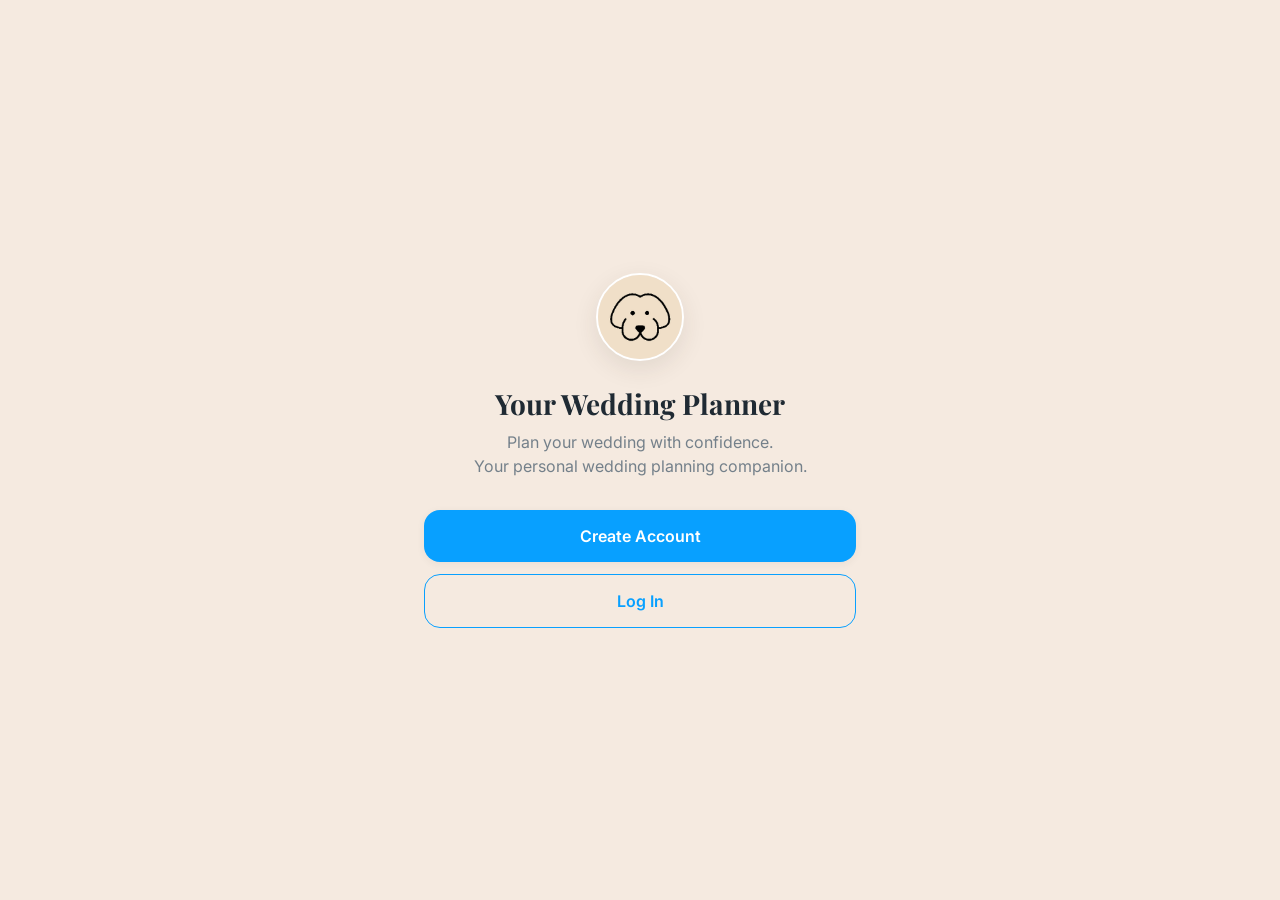
==== budget.html @ 71c23432 "Add files via upload" ====
<!DOCTYPE html>
<html lang="en">
<head>
  <meta charset="UTF-8" />
  <meta name="viewport" content="width=device-width, initial-scale=1, viewport-fit=cover" />
  <title>Budget · Your Wedding Planner</title>
  <link rel="manifest" href="manifest.json" />
  <meta name="theme-color" content="#08A0FF" />
  <link href="https://fonts.googleapis.com/css2?family=Playfair+Display:wght@700&family=Inter:wght@400;500;600;700&display=swap" rel="stylesheet">
  <link rel="stylesheet" href="css/styles.css" />
</head>
<body>
  <div class="app-shell">
    <div class="topbar">
      <div class="topbar-title">Budget</div>
      <div style="width:36px;"></div>
    </div>

    <div class="scroll-content">
      <div class="card" style="text-align:center;">
        <div class="card-title">Total Spent</div>
        <div style="font-family: var(--font-heading); font-size: 32px;" id="totalLine">£0 / £0</div>
        <div class="progress-track" style="margin-top:12px;"><div class="progress-fill" id="budgetFill"></div></div>
        <div style="font-size:13px; color:var(--color-text-muted); margin-top:6px;" id="remainingLine"></div>
      </div>

      <div class="card">
        <div class="card-title">Adjust Total Budget</div>
        <div class="field" style="margin-bottom:8px;">
          <input type="number" id="budgetInput" style="width:100%; padding:14px; border-radius:12px; border:1.5px solid var(--color-border); font-size:16px;" />
        </div>
        <button class="btn btn-secondary" onclick="updateBudget()">Save</button>
      </div>

      <div class="card">
        <div class="card-title">Spending Breakdown</div>
        <div id="breakdownList"></div>
      </div>
    </div>
  </div>

  <script src="js/app.js"></script>
  <script>
    WeddingApp.requireAccount();
    WeddingApp.requireOnboarding();
    let state = WeddingApp.getState();

    function render() {
      state = WeddingApp.getState();
      document.getElementById('totalLine').textContent = `${WeddingApp.formatCurrency(state.budget.spent)} / ${WeddingApp.formatCurrency(state.budget.total)}`;
      document.getElementById('budgetFill').style.width = Math.min(100, Math.round((state.budget.spent / state.budget.total) * 100)) + '%';
      document.getElementById('remainingLine').textContent = `${WeddingApp.formatCurrency(state.budget.total - state.budget.spent)} remaining`;
      document.getElementById('budgetInput').value = state.budget.total;

      const breakdown = [
        { label: 'Venue', pct: 0.4 },
        { label: 'Catering', pct: 0.25 },
        { label: 'Photography', pct: 0.15 },
        { label: 'Flowers & Décor', pct: 0.1 },
        { label: 'Other', pct: 0.1 }
      ];
      const list = document.getElementById('breakdownList');
      list.innerHTML = '';
      breakdown.forEach(b => {
        const row = document.createElement('div');
        row.style.cssText = 'display:flex; justify-content:space-between; padding:8px 0; font-size:14px; border-bottom:1px solid var(--color-border);';
        row.innerHTML = `<span>${b.label}</span><span style="font-weight:600;">${WeddingApp.formatCurrency(Math.round(state.budget.spent * b.pct))}</span>`;
        list.appendChild(row);
      });
    }

    function updateBudget() {
      const val = Number(document.getElementById('budgetInput').value);
      if (!val || val <= 0) return;
      WeddingApp.updateState((s) => { s.budget.total = val; return s; });
      render();
    }

    render();
    WeddingApp.renderBottomNav('budget');
  </script>
</body>
</html>
---- css/styles.css ----
/* ==========================================================================
   Your Wedding Planner — Shared Styles
   Placeholder palette (blush / gold / cream) — swap via CSS variables below
   once real brand colors are shared.
   ========================================================================== */

:root {
  --color-bg: #F5EAE0;           /* RAGDOG cream */
  --color-surface: #FFFFFF;
  --color-primary: #08A0FF;      /* RAGDOG blue */
  --color-primary-dark: #0679C2;
  --color-accent: #013D57;       /* RAGDOG deep navy */
  --color-text: #1F2A33;
  --color-text-muted: #74808A;
  --color-border: #E8DACB;
  --color-success: #4C9A6A;

  --radius-sm: 10px;
  --radius-md: 16px;
  --radius-lg: 24px;

  --shadow-sm: 0 2px 8px rgba(58, 46, 43, 0.06);
  --shadow-md: 0 8px 24px rgba(58, 46, 43, 0.10);

  --font-heading: 'Playfair Display', Georgia, serif;
  --font-body: 'Inter', -apple-system, BlinkMacSystemFont, 'Segoe UI', Roboto, sans-serif;
}

* { box-sizing: border-box; margin: 0; padding: 0; }

html, body {
  height: 100%;
}

body {
  font-family: var(--font-body);
  background: var(--color-bg);
  color: var(--color-text);
  -webkit-font-smoothing: antialiased;
  min-height: 100vh;
  min-height: 100dvh;
}

.app-shell {
  max-width: 480px;
  margin: 0 auto;
  min-height: 100vh;
  min-height: 100dvh;
  display: flex;
  flex-direction: column;
  position: relative;
  background: var(--color-bg);
}

h1, h2, h3 {
  font-family: var(--font-heading);
  font-weight: 700;
  color: var(--color-text);
}

a { color: inherit; text-decoration: none; }

img { max-width: 100%; display: block; }

/* ---------- Buttons ---------- */
.btn {
  display: flex;
  align-items: center;
  justify-content: center;
  width: 100%;
  padding: 16px 20px;
  border-radius: var(--radius-md);
  font-family: var(--font-body);
  font-size: 16px;
  font-weight: 600;
  border: none;
  cursor: pointer;
  transition: transform 0.15s ease, box-shadow 0.15s ease, opacity 0.15s ease;
  -webkit-tap-highlight-color: transparent;
}
.btn:active { transform: scale(0.97); }

.btn-primary {
  background: var(--color-primary);
  color: #fff;
  box-shadow: var(--shadow-sm);
}
.btn-primary:hover { background: var(--color-primary-dark); }

.btn-secondary {
  background: transparent;
  color: var(--color-primary);
  border: 1.5px solid var(--color-primary);
}
.btn-secondary:hover { background: rgba(201, 138, 125, 0.06); }

.btn-ghost {
  background: transparent;
  color: var(--color-text-muted);
  font-weight: 500;
}

.btn[disabled] { opacity: 0.4; pointer-events: none; }

/* ---------- Inputs ---------- */
.field {
  margin-bottom: 16px;
  text-align: left;
}

.field label {
  display: block;
  font-size: 13px;
  font-weight: 600;
  color: var(--color-text-muted);
  margin-bottom: 6px;
  letter-spacing: 0.02em;
}

.field input,
.field select,
.field textarea {
  width: 100%;
  padding: 14px 16px;
  border-radius: var(--radius-sm);
  border: 1.5px solid var(--color-border);
  font-family: var(--font-body);
  font-size: 16px;
  background: var(--color-surface);
  color: var(--color-text);
  outline: none;
  transition: border-color 0.15s ease;
}

.field input:focus,
.field select:focus,
.field textarea:focus {
  border-color: var(--color-primary);
}

/* ---------- Logo ---------- */
.logo-mark {
  width: 88px;
  height: 88px;
  border-radius: 50%;
  background: var(--color-bg);
  display: flex;
  align-items: center;
  justify-content: center;
  margin: 0 auto;
  box-shadow: var(--shadow-md);
  overflow: hidden;
  border: 2px solid var(--color-surface);
}
.logo-mark img { width: 100%; height: 100%; object-fit: cover; }

.mascot-avatar {
  width: 40px;
  height: 40px;
  border-radius: 50%;
  background: var(--color-bg);
  display: flex;
  align-items: center;
  justify-content: center;
  flex-shrink: 0;
  overflow: hidden;
  border: 1.5px solid var(--color-border);
}
.mascot-avatar img { width: 100%; height: 100%; object-fit: cover; }

/* ---------- Screens ---------- */
.screen {
  flex: 1;
  display: flex;
  flex-direction: column;
  padding: 32px 24px;
  width: 100%;
}

.screen-center {
  justify-content: center;
  align-items: center;
  text-align: center;
}

.tagline {
  color: var(--color-text-muted);
  font-size: 16px;
  margin-top: 8px;
  line-height: 1.5;
}

.stack { display: flex; flex-direction: column; gap: 12px; width: 100%; margin-top: 32px; }

/* ---------- Top bar ---------- */
.topbar {
  display: flex;
  align-items: center;
  justify-content: space-between;
  padding: 20px 24px 8px;
}
.topbar-title { font-family: var(--font-heading); font-size: 18px; font-weight: 700; }
.back-btn {
  width: 36px; height: 36px;
  border-radius: 50%;
  display: flex; align-items: center; justify-content: center;
  background: var(--color-surface);
  box-shadow: var(--shadow-sm);
  font-size: 18px;
  border: none;
  cursor: pointer;
}

/* ---------- Progress ---------- */
.progress-track {
  width: 100%;
  height: 6px;
  background: var(--color-border);
  border-radius: 999px;
  overflow: hidden;
  margin-bottom: 4px;
}
.progress-fill {
  height: 100%;
  background: linear-gradient(90deg, var(--color-primary), var(--color-accent));
  border-radius: 999px;
  transition: width 0.3s ease;
}
.progress-label {
  font-size: 13px;
  color: var(--color-text-muted);
  margin-bottom: 24px;
}

/* ---------- Cards ---------- */
.card {
  background: var(--color-surface);
  border-radius: var(--radius-md);
  padding: 20px;
  box-shadow: var(--shadow-sm);
  margin-bottom: 16px;
}

.card-title {
  font-size: 13px;
  font-weight: 700;
  color: var(--color-text-muted);
  text-transform: uppercase;
  letter-spacing: 0.05em;
  margin-bottom: 12px;
}

/* ---------- Bottom nav ---------- */
.bottom-nav {
  display: flex;
  justify-content: space-around;
  align-items: center;
  padding: 10px 8px calc(10px + env(safe-area-inset-bottom));
  background: var(--color-surface);
  border-top: 1px solid var(--color-border);
  position: sticky;
  bottom: 0;
}

.nav-item {
  display: flex;
  flex-direction: column;
  align-items: center;
  gap: 4px;
  font-size: 11px;
  color: var(--color-text-muted);
  padding: 4px 10px;
  border-radius: 12px;
  cursor: pointer;
  border: none;
  background: none;
}
.nav-item.active { color: var(--color-primary); font-weight: 700; }
.nav-icon { font-size: 20px; }

/* ---------- Chip / option select ---------- */
.chip-grid {
  display: grid;
  grid-template-columns: 1fr 1fr;
  gap: 10px;
  width: 100%;
  margin-top: 8px;
}
.chip {
  padding: 16px 12px;
  border-radius: var(--radius-sm);
  border: 1.5px solid var(--color-border);
  background: var(--color-surface);
  text-align: center;
  font-size: 14px;
  font-weight: 600;
  cursor: pointer;
  transition: all 0.15s ease;
}
.chip.selected {
  border-color: var(--color-primary);
  background: rgba(201, 138, 125, 0.08);
  color: var(--color-primary-dark);
}

.scroll-content {
  flex: 1;
  overflow-y: auto;
  padding: 0 24px 24px;
}

.link-row {
  margin-top: 20px;
  font-size: 14px;
  color: var(--color-text-muted);
}
.link-row a, .link-row button {
  color: var(--color-primary);
  font-weight: 600;
  background: none;
  border: none;
  cursor: pointer;
  font-size: 14px;
}

.divider-text {
  display: flex;
  align-items: center;
  gap: 12px;
  color: var(--color-text-muted);
  font-size: 13px;
  margin: 20px 0;
}
.divider-text::before, .divider-text::after {
  content: '';
  flex: 1;
  height: 1px;
  background: var(--color-border);
}
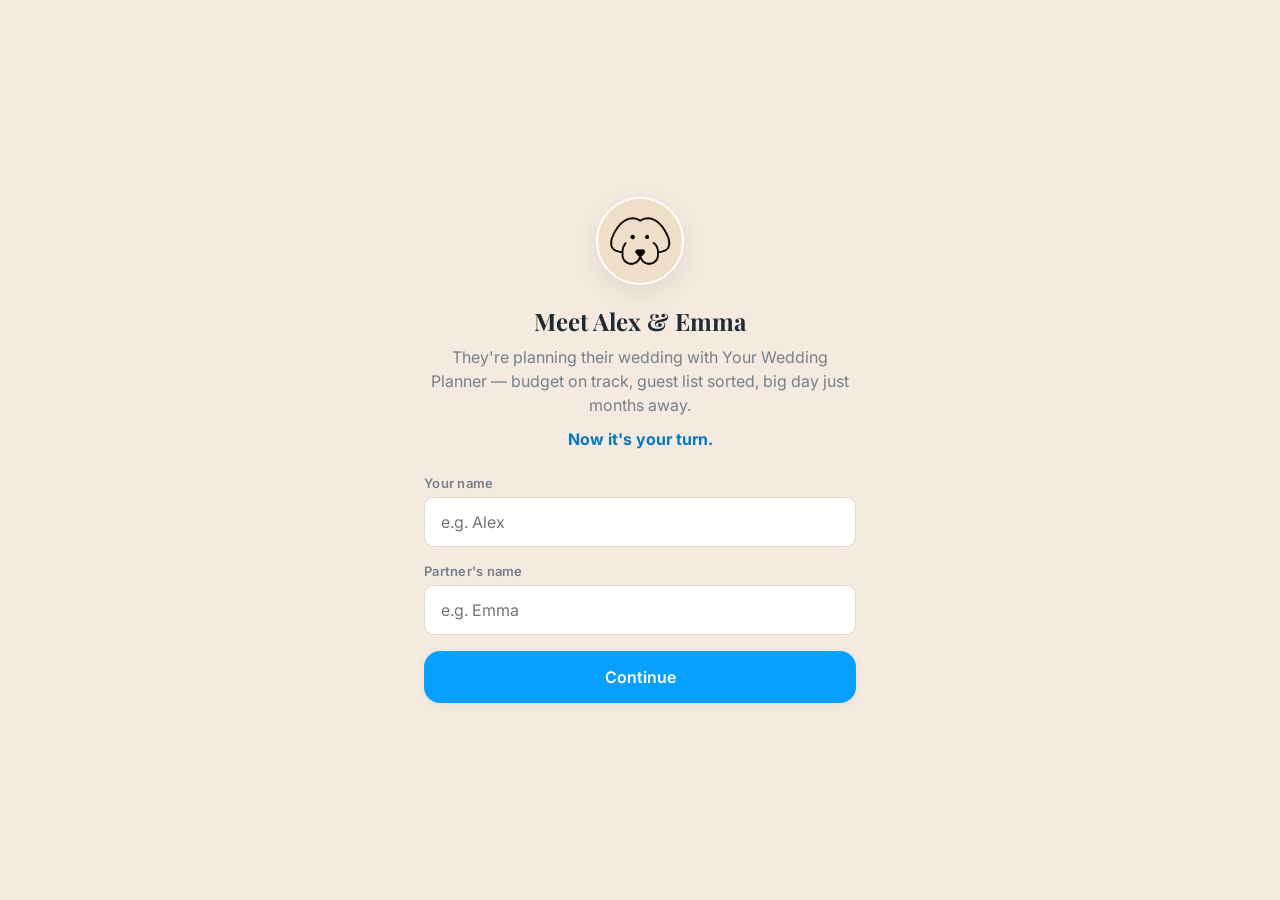
==== commit 439fa213: "Add files via upload" ====
--- a/budget.html
+++ b/budget.html
@@ -48,8 +48,11 @@
     function render() {
       state = WeddingApp.getState();
       document.getElementById('totalLine').textContent = `${WeddingApp.formatCurrency(state.budget.spent)} / ${WeddingApp.formatCurrency(state.budget.total)}`;
-      document.getElementById('budgetFill').style.width = Math.min(100, Math.round((state.budget.spent / state.budget.total) * 100)) + '%';
-      document.getElementById('remainingLine').textContent = `${WeddingApp.formatCurrency(state.budget.total - state.budget.spent)} remaining`;
+      const pctSpent = state.budget.total > 0 ? Math.min(100, Math.round((state.budget.spent / state.budget.total) * 100)) : 0;
+      document.getElementById('budgetFill').style.width = pctSpent + '%';
+      document.getElementById('remainingLine').textContent = state.budget.total > 0
+        ? `${WeddingApp.formatCurrency(state.budget.total - state.budget.spent)} remaining`
+        : 'Set a total budget below to get started';
       document.getElementById('budgetInput').value = state.budget.total;
 
       const breakdown = [
